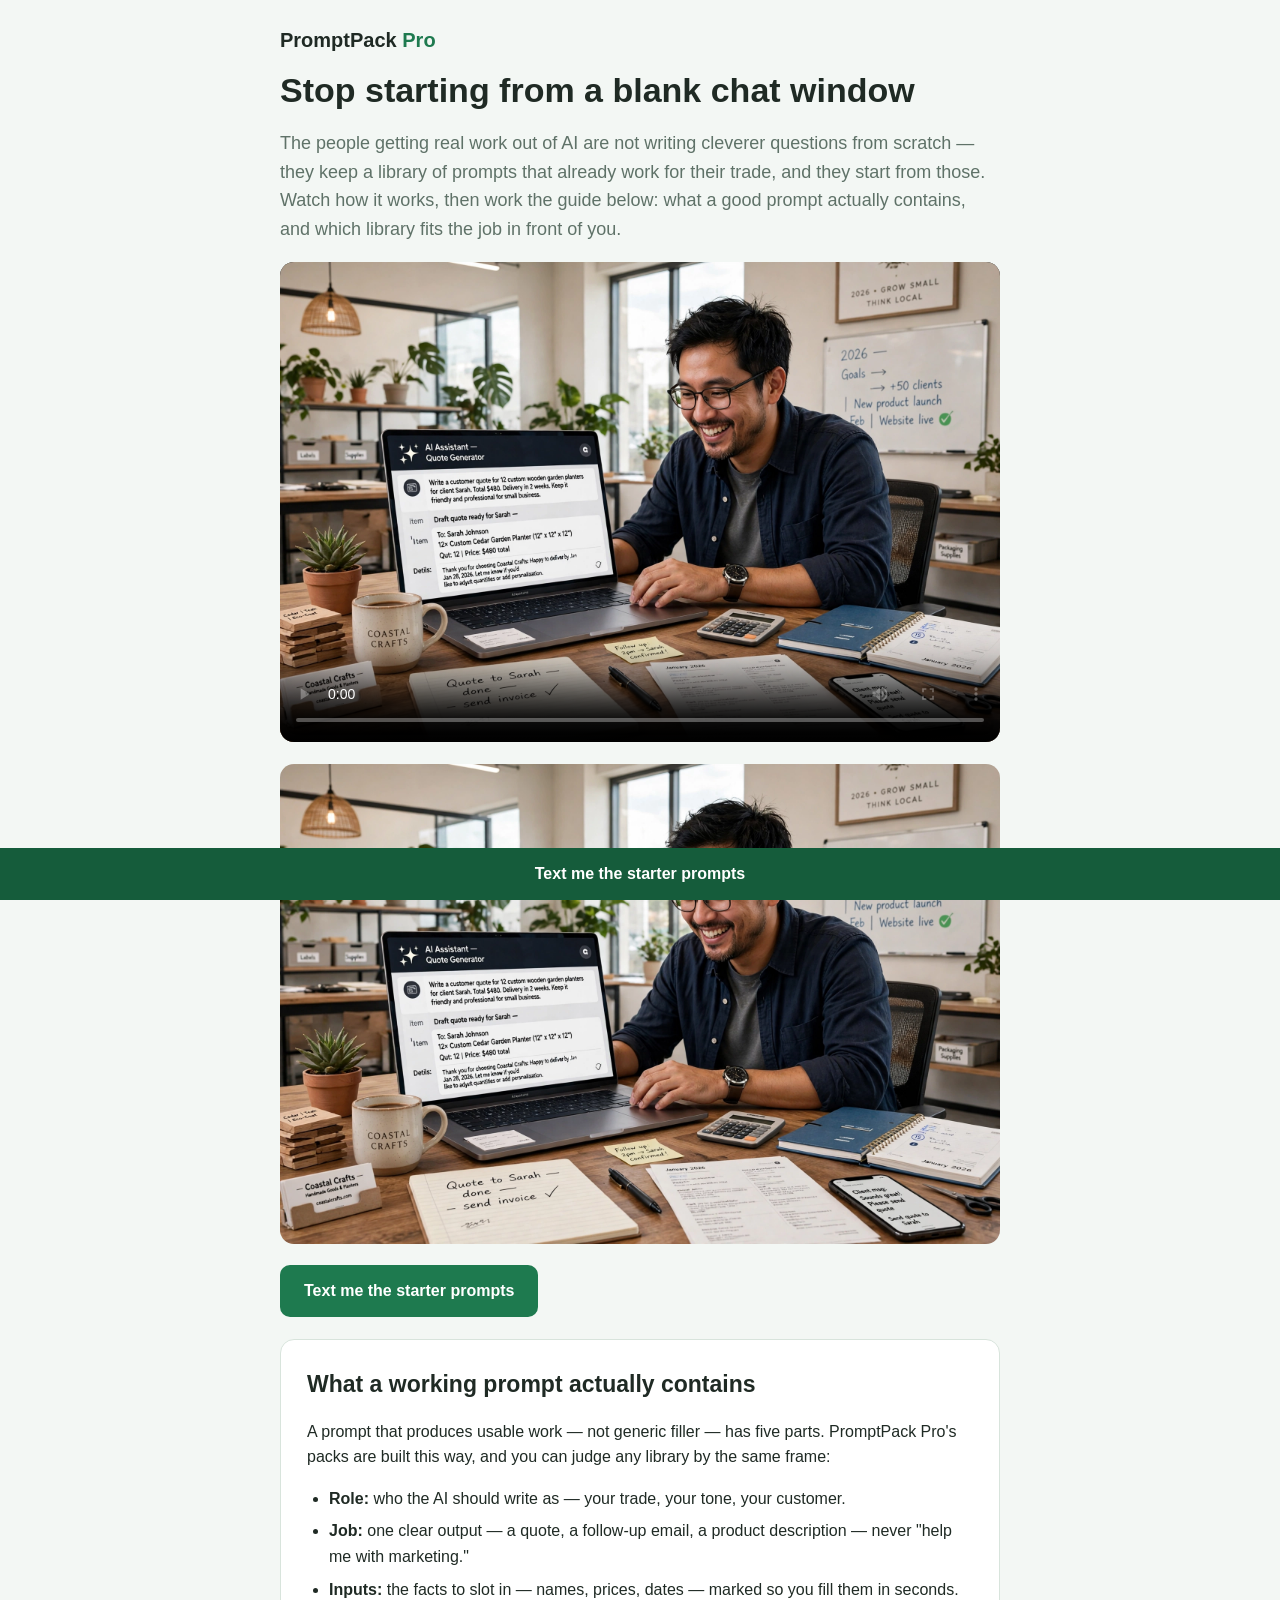
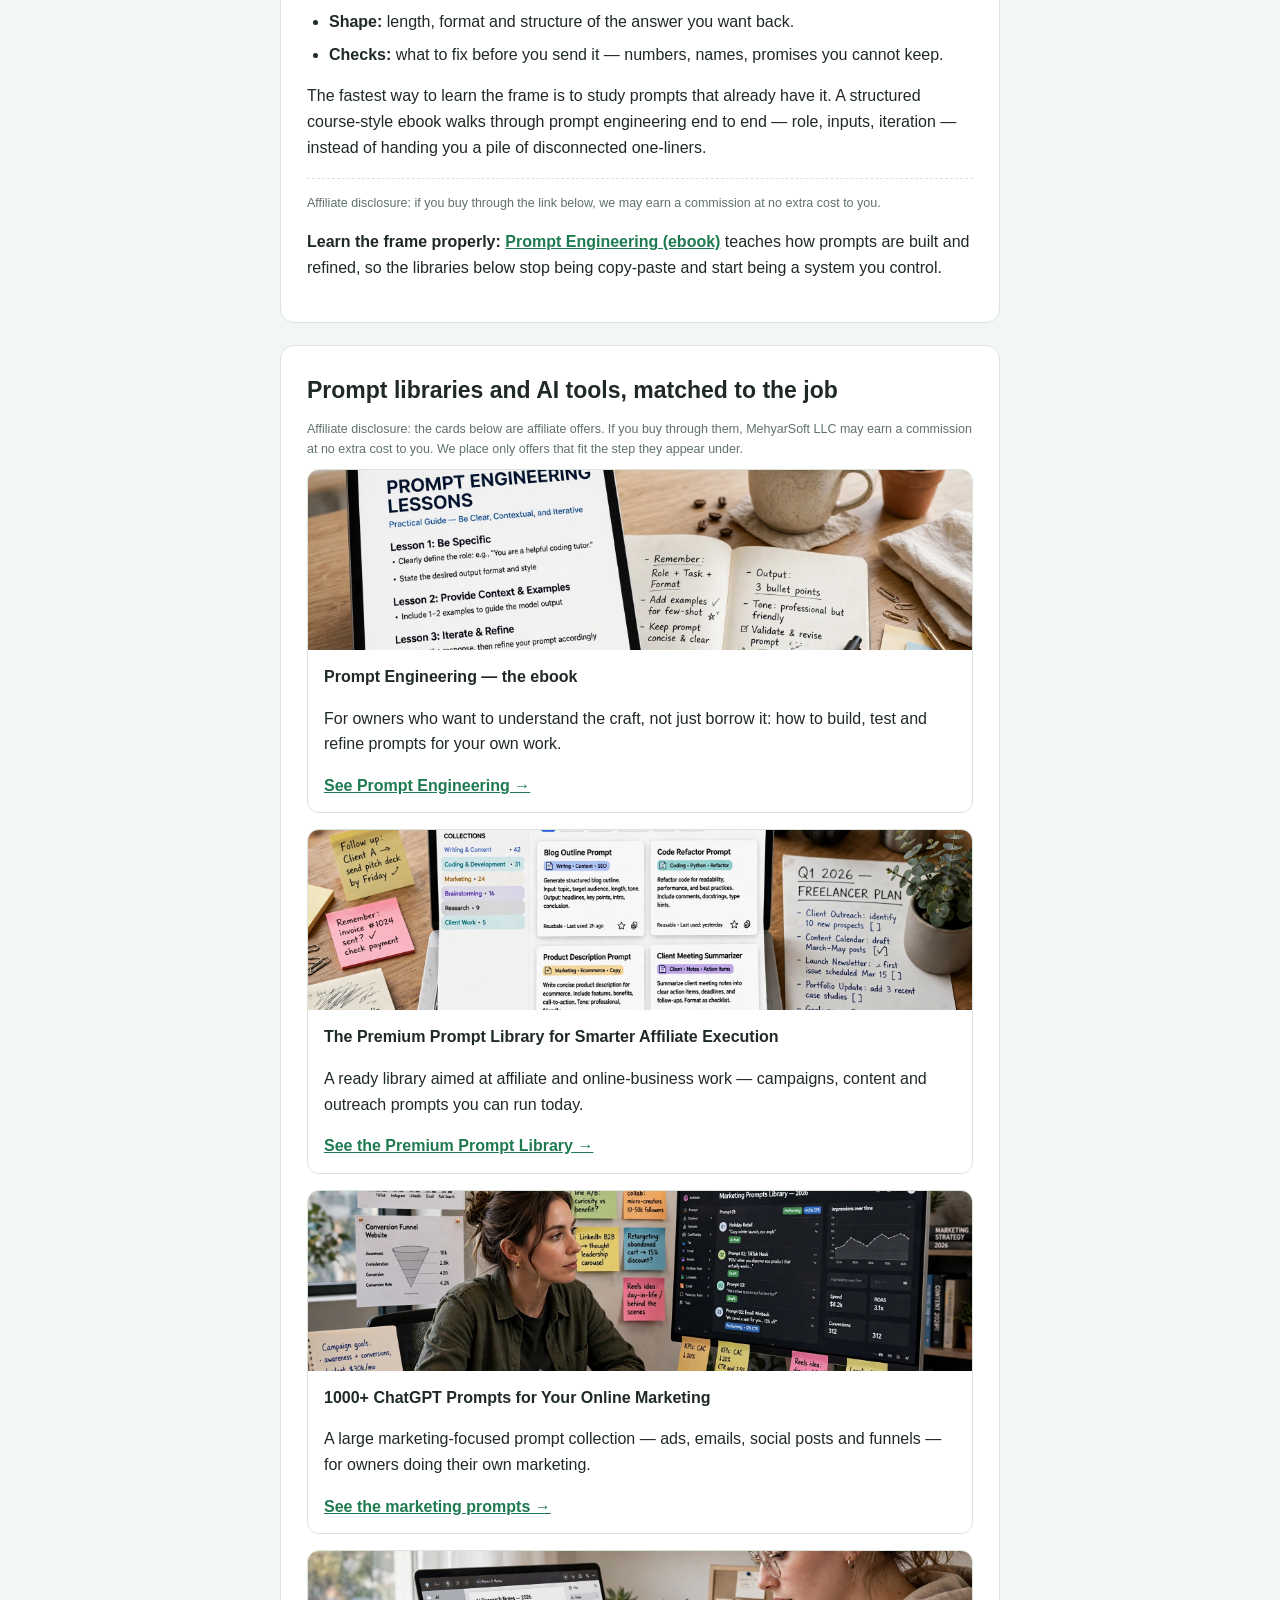
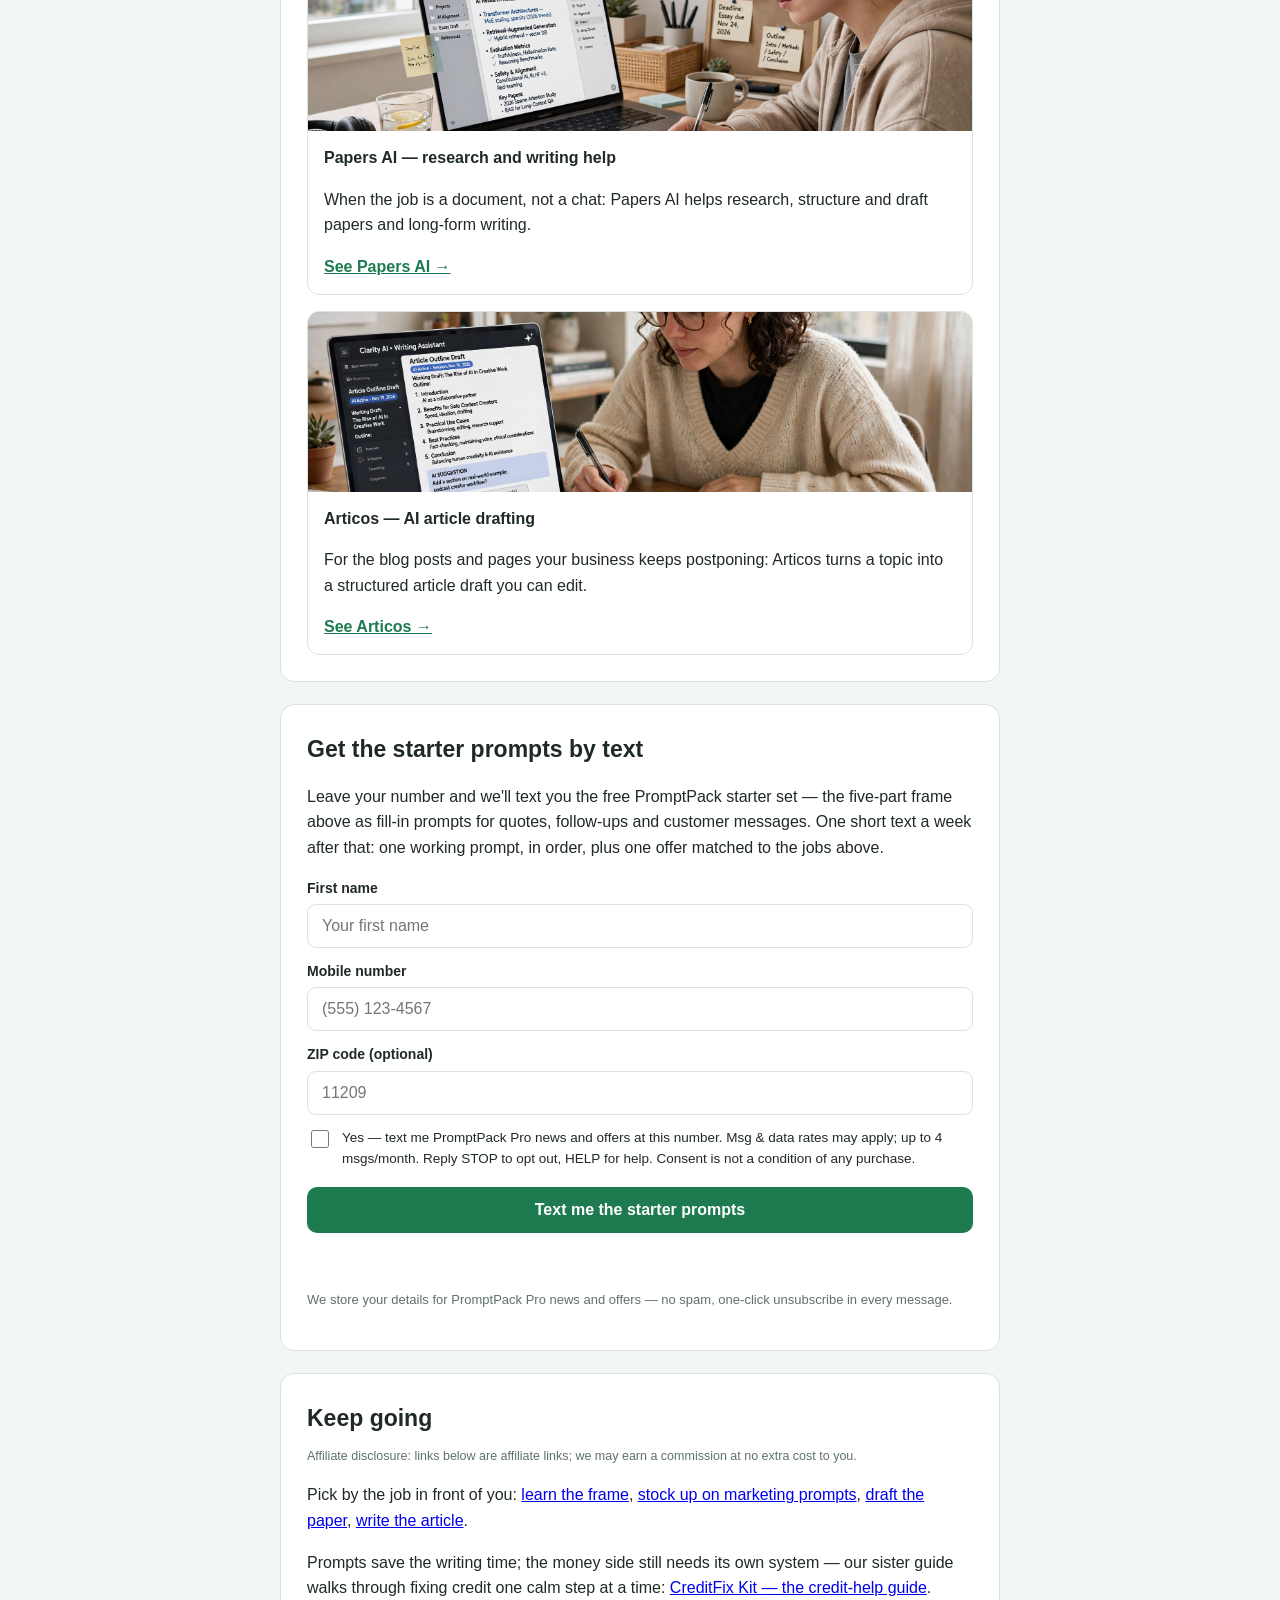
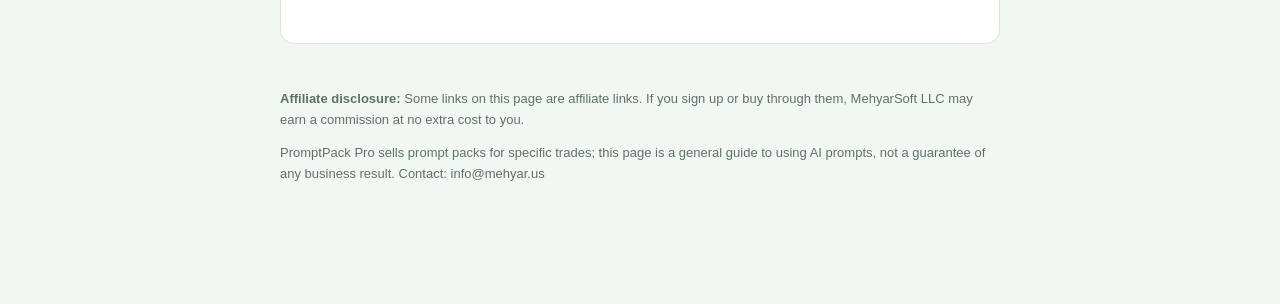
==== prompt-wins/index.html @ c1bdf7ce "LP-10 PromptPack prompt-wins funnel page: subscribe-phone endpoint (promptpack_sms_subscribers) + si" ====
<!DOCTYPE html>
<html lang="en">
<head>
<meta charset="UTF-8">
<meta name="viewport" content="width=device-width, initial-scale=1.0">
<title>AI Prompts That Do Real Work: A Starter Guide for Busy Owners | PromptPack Pro</title>
<meta name="description" content="Stop starting from a blank chat window. A practical guide to using ready-made AI prompts for quotes, follow-ups, marketing and writing — plus the prompt libraries and AI tools that fit each job.">
<meta property="og:title" content="Stop Starting From a Blank Chat Window">
<meta property="og:description" content="Ready-made prompts for quotes, follow-ups, marketing and writing — and the libraries and AI tools that make them pay off faster.">
<meta property="og:type" content="article">
<meta property="og:url" content="https://promptpack.mehyar.us/prompt-wins/">
<meta property="og:image" content="https://promptpack.mehyar.us/prompt-wins/hero.webp">
<style>
:root{--ink:#1f2a24;--muted:#5f7268;--accent:#1e7a4f;--accent-dark:#155c3b;--bg:#f3f7f4;--card:#fff;--line:#d8e4dc;--ok:#177245}
*{box-sizing:border-box}body{margin:0;font-family:-apple-system,BlinkMacSystemFont,"Segoe UI",Roboto,Helvetica,Arial,sans-serif;color:var(--ink);background:var(--bg);line-height:1.6;padding-bottom:76px}
.wrap{max-width:760px;margin:0 auto;padding:0 20px}
.brand{font-weight:800;font-size:20px;padding:24px 0 4px}.brand span{color:var(--accent)}
h1{font-size:34px;line-height:1.2;margin:10px 0 12px}.hero p{font-size:18px;color:var(--muted)}
video{width:100%;border-radius:14px;background:#000}
.hero-img{width:100%;border-radius:14px;margin-top:14px}
.cta{display:inline-block;background:var(--accent);color:#fff;text-decoration:none;font-weight:700;padding:13px 24px;border-radius:10px;margin-top:14px}
section{background:var(--card);border:1px solid var(--line);border-radius:14px;padding:26px;margin:22px 0}
h2{font-size:23px;margin:0 0 10px}ul{padding-left:22px}li{margin-bottom:7px}
.disclosure{font-size:12.5px;color:var(--muted);margin:0 0 10px}
.cards{display:grid;gap:16px}.ocard{border:1px solid var(--line);border-radius:12px;overflow:hidden}.ocard img{width:100%;height:180px;object-fit:cover;display:block}.ocard div{padding:14px 16px}.ocard a{color:var(--accent);font-weight:700}
.affiliate{border-top:1px dashed var(--line);margin-top:18px;padding-top:14px}.affiliate a{color:var(--accent);font-weight:700}
form{display:grid;gap:12px}label{font-size:14px;font-weight:600;display:block;margin-bottom:5px}
input[type=text],input[type=tel]{width:100%;padding:12px 14px;border:1px solid var(--line);border-radius:9px;font-size:16px}
.consent{display:flex;gap:10px;align-items:flex-start;font-size:13.5px;font-weight:400}.consent input{margin-top:3px;width:18px;height:18px;flex:none}
button{background:var(--accent);color:#fff;border:0;border-radius:10px;padding:14px;font-size:16px;font-weight:700;cursor:pointer}
.form-note{font-size:13px;color:var(--muted)}.form-msg{font-size:14px;min-height:20px}.form-msg.ok{color:var(--ok)}.form-msg.err{color:#b3261e}
footer{font-size:13px;color:var(--muted);padding:10px 0 30px}
.sticky{position:fixed;left:0;right:0;bottom:0;background:var(--accent-dark);text-align:center;padding:13px}.sticky a{color:#fff;font-weight:700;text-decoration:none}
.check li{list-style:none}.check ul{padding-left:4px}.check li::before{content:"☐ "}
</style>
</head>
<body>
<div class="wrap">

<!-- STEP 1 HERO -->
<div class="hero">
<div class="brand">PromptPack <span>Pro</span></div>
<h1>Stop starting from a blank chat window</h1>
<p>The people getting real work out of AI are not writing cleverer questions from scratch — they keep a library of prompts that already work for their trade, and they start from those. Watch how it works, then work the guide below: what a good prompt actually contains, and which library fits the job in front of you.</p>
<video controls preload="metadata" poster="hero.webp" src="https://cdn.mehyar.us/promptpack/prompt-wins.mp4"></video>
<img class="hero-img" src="hero.webp" alt="A small business owner at a tidy desk using AI prompts on a laptop to write a customer quote quickly">
<br><a class="cta" href="#text-signup">Text me the starter prompts</a>
</div>

<!-- STEP 2 VALUE + WOVEN OFFER -->
<section>
<h2>What a working prompt actually contains</h2>
<p>A prompt that produces usable work — not generic filler — has five parts. PromptPack Pro's packs are built this way, and you can judge any library by the same frame:</p>
<ul>
<li><b>Role:</b> who the AI should write as — your trade, your tone, your customer.</li>
<li><b>Job:</b> one clear output — a quote, a follow-up email, a product description — never "help me with marketing."</li>
<li><b>Inputs:</b> the facts to slot in — names, prices, dates — marked so you fill them in seconds.</li>
<li><b>Shape:</b> length, format and structure of the answer you want back.</li>
<li><b>Checks:</b> what to fix before you send it — numbers, names, promises you cannot keep.</li>
</ul>
<p>The fastest way to learn the frame is to study prompts that already have it. A structured course-style ebook walks through prompt engineering end to end — role, inputs, iteration — instead of handing you a pile of disconnected one-liners.</p>
<div class="affiliate">
<p class="disclosure">Affiliate disclosure: if you buy through the link below, we may earn a commission at no extra cost to you.</p>
<p><b>Learn the frame properly:</b> <a href="https://go.mehyar.us/9cced87e0729" rel="sponsored" target="_blank">Prompt Engineering (ebook)</a> teaches how prompts are built and refined, so the libraries below stop being copy-paste and start being a system you control.</p>
</div>
</section>

<!-- STEP 3 OFFER CARDS -->
<section>
<h2>Prompt libraries and AI tools, matched to the job</h2>
<p class="disclosure">Affiliate disclosure: the cards below are affiliate offers. If you buy through them, MehyarSoft LLC may earn a commission at no extra cost to you. We place only offers that fit the step they appear under.</p>
<div class="cards">
<div class="ocard"><img src="card-prompt-engineering.webp" alt="An open ebook on a tablet about prompt engineering beside a notebook and coffee"><div><b>Prompt Engineering — the ebook</b><p>For owners who want to understand the craft, not just borrow it: how to build, test and refine prompts for your own work.</p><a href="https://go.mehyar.us/9cced87e0729" rel="sponsored" target="_blank">See Prompt Engineering →</a></div></div>
<div class="ocard"><img src="card-premium-library.webp" alt="A freelancer's laptop showing a neatly organized library of reusable AI prompts"><div><b>The Premium Prompt Library for Smarter Affiliate Execution</b><p>A ready library aimed at affiliate and online-business work — campaigns, content and outreach prompts you can run today.</p><a href="https://go.mehyar.us/4b6cd4fb2d17" rel="sponsored" target="_blank">See the Premium Prompt Library →</a></div></div>
<div class="ocard"><img src="card-marketing-prompts.webp" alt="A marketer reviewing marketing prompt ideas on a large monitor"><div><b>1000+ ChatGPT Prompts for Your Online Marketing</b><p>A large marketing-focused prompt collection — ads, emails, social posts and funnels — for owners doing their own marketing.</p><a href="https://go.mehyar.us/71cfa55f2e22" rel="sponsored" target="_blank">See the marketing prompts →</a></div></div>
<div class="ocard"><img src="card-papers-ai.webp" alt="A student writing an essay at a laptop with AI research notes organized on screen"><div><b>Papers AI — research and writing help</b><p>When the job is a document, not a chat: Papers AI helps research, structure and draft papers and long-form writing.</p><a href="https://go.mehyar.us/efdd4642bb80" rel="sponsored" target="_blank">See Papers AI →</a></div></div>
<div class="ocard"><img src="card-articos.webp" alt="A content creator drafting an article outline with an AI writing assistant"><div><b>Articos — AI article drafting</b><p>For the blog posts and pages your business keeps postponing: Articos turns a topic into a structured article draft you can edit.</p><a href="https://go.mehyar.us/5a6c50340d62" rel="sponsored" target="_blank">See Articos →</a></div></div>
</div>
</section>

<!-- STEP 4 SIGNUP -->
<section id="text-signup">
<h2>Get the starter prompts by text</h2>
<p>Leave your number and we'll text you the free PromptPack starter set — the five-part frame above as fill-in prompts for quotes, follow-ups and customer messages. One short text a week after that: one working prompt, in order, plus one offer matched to the jobs above.</p>
<form id="sms-form" novalidate>
<div><label for="f-name">First name</label><input type="text" id="f-name" name="first_name" autocomplete="given-name" placeholder="Your first name"></div>
<div><label for="f-phone">Mobile number</label><input type="tel" id="f-phone" name="phone" autocomplete="tel" placeholder="(555) 123-4567" required></div>
<div><label for="f-zip">ZIP code (optional)</label><input type="text" id="f-zip" name="zip" autocomplete="postal-code" inputmode="numeric" placeholder="11209"></div>
<label class="consent" for="f-consent"><input type="checkbox" id="f-consent" name="sms_consent" value="true"><span>Yes — text me PromptPack Pro news and offers at this number. Msg &amp; data rates may apply; up to 4 msgs/month. Reply STOP to opt out, HELP for help. Consent is not a condition of any purchase.</span></label>
<button type="submit">Text me the starter prompts</button>
<div class="form-msg" id="form-msg" role="status"></div>
<p class="form-note">We store your details for PromptPack Pro news and offers — no spam, one-click unsubscribe in every message.</p>
</form>
</section>

<!-- STEP 5 MORE / EXIT -->
<section>
<h2>Keep going</h2>
<p class="disclosure">Affiliate disclosure: links below are affiliate links; we may earn a commission at no extra cost to you.</p>
<p>Pick by the job in front of you: <a href="https://go.mehyar.us/9cced87e0729" rel="sponsored" target="_blank">learn the frame</a>, <a href="https://go.mehyar.us/71cfa55f2e22" rel="sponsored" target="_blank">stock up on marketing prompts</a>, <a href="https://go.mehyar.us/efdd4642bb80" rel="sponsored" target="_blank">draft the paper</a>, <a href="https://go.mehyar.us/5a6c50340d62" rel="sponsored" target="_blank">write the article</a>.</p>
<p>Prompts save the writing time; the money side still needs its own system — our sister guide walks through fixing credit one calm step at a time: <a href="https://creditfixkit.mehyar.us/credit-help/">CreditFix Kit — the credit-help guide</a>.</p>
</section>

<footer>
<p><b>Affiliate disclosure:</b> Some links on this page are affiliate links. If you sign up or buy through them, MehyarSoft LLC may earn a commission at no extra cost to you.</p>
<p>PromptPack Pro sells prompt packs for specific trades; this page is a general guide to using AI prompts, not a guarantee of any business result. Contact: info@mehyar.us</p>
</footer>
</div>
<div class="sticky"><a href="#text-signup">Text me the starter prompts</a></div>
<script>
document.getElementById('sms-form').addEventListener('submit', async function(e){e.preventDefault();var msg=document.getElementById('form-msg');var phone=document.getElementById('f-phone').value.trim();var consent=document.getElementById('f-consent').checked;msg.className='form-msg';if(!phone){msg.classList.add('err');msg.textContent='Please enter your mobile number.';return;}if(!consent){msg.classList.add('err');msg.textContent='Please tick the consent box so we are allowed to text you.';return;}var payload={phone:phone,first_name:document.getElementById('f-name').value.trim(),zip:document.getElementById('f-zip').value.trim(),sms_consent:true,source:'prompt-wins',consent_version:'fleet-sms-v1-2026-11-21'};try{var res=await fetch('https://promptpack.mehyar.us/api/subscribe-phone',{method:'POST',headers:{'Content-Type':'application/json'},body:JSON.stringify(payload)});var data=await res.json();if(data&&data.ok){msg.classList.add('ok');msg.textContent='You are in — watch for a confirmation text. Reply STOP anytime to end.';e.target.reset();}else{msg.classList.add('err');msg.textContent='Something went wrong: '+((data&&data.error)||'please try again.');}}catch(err){msg.classList.add('err');msg.textContent='Could not reach the signup service — please try again in a moment.';}});
</script>
</body>
</html>
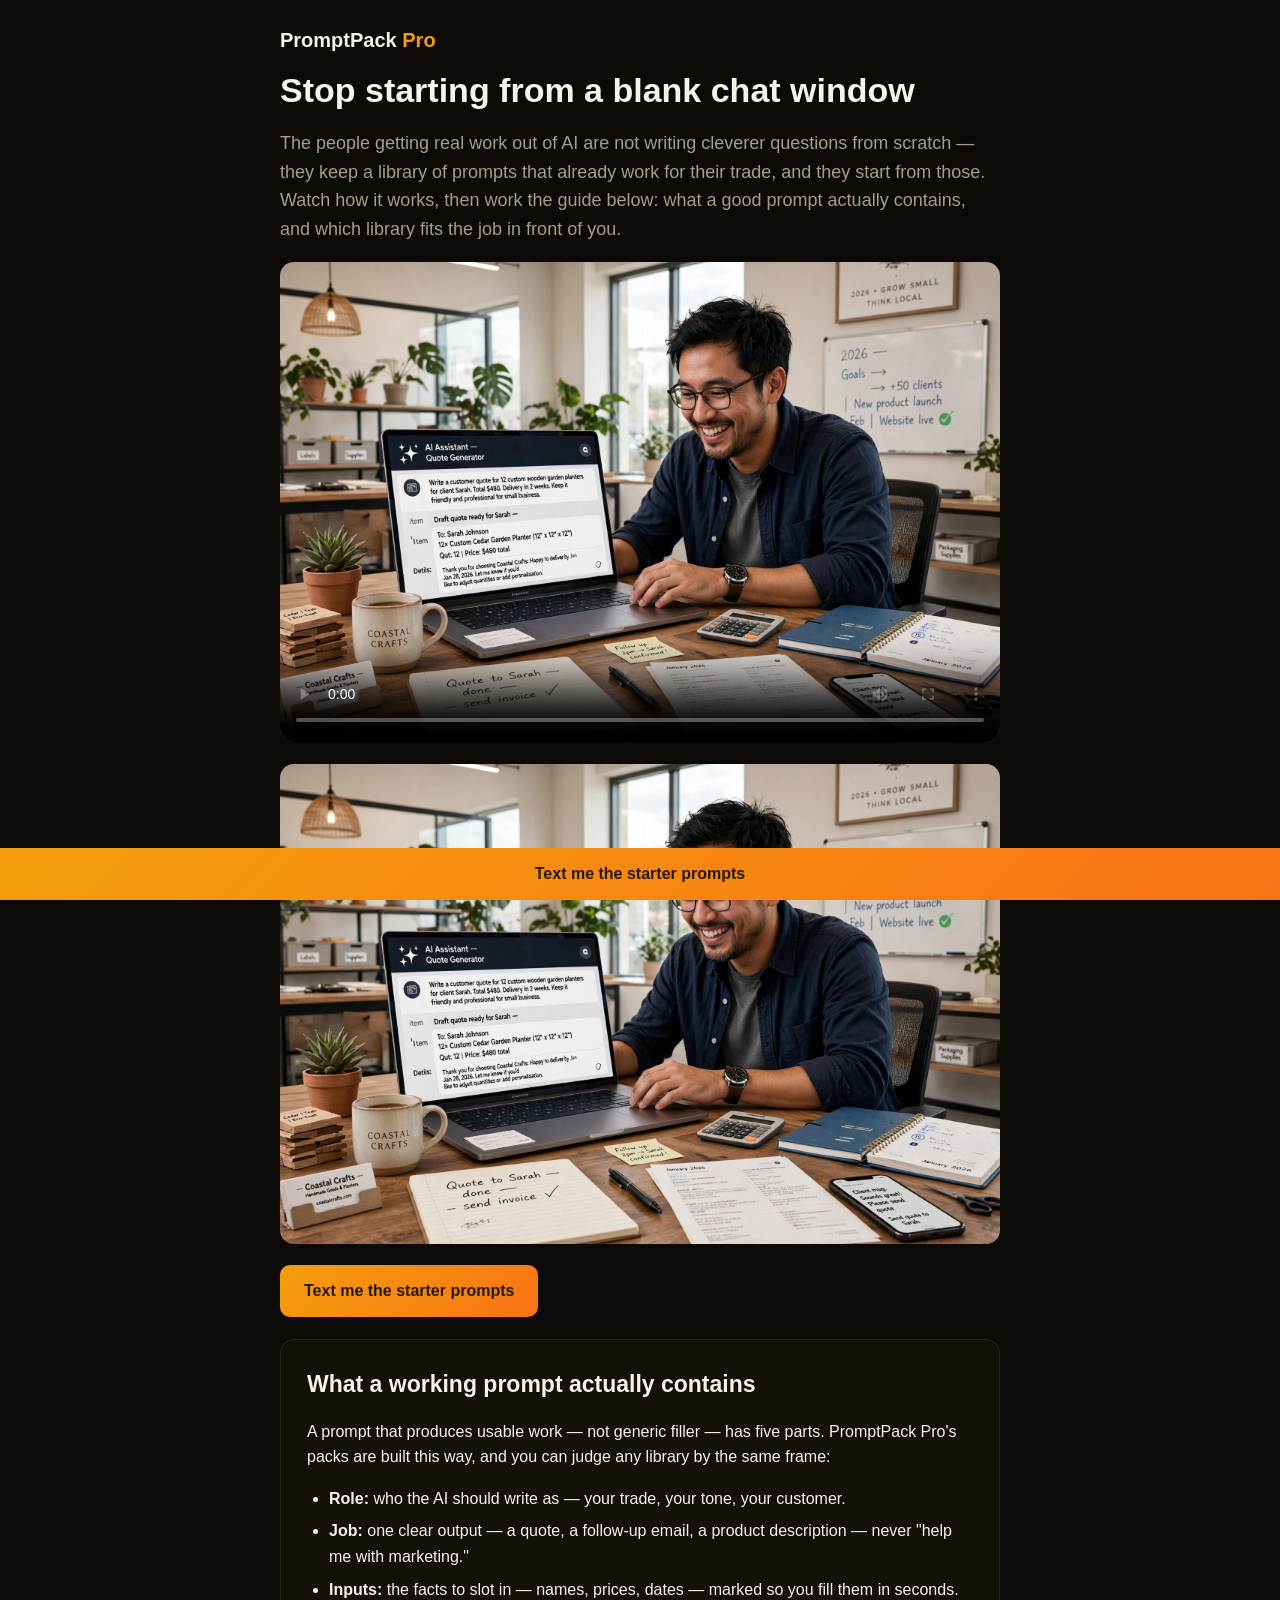
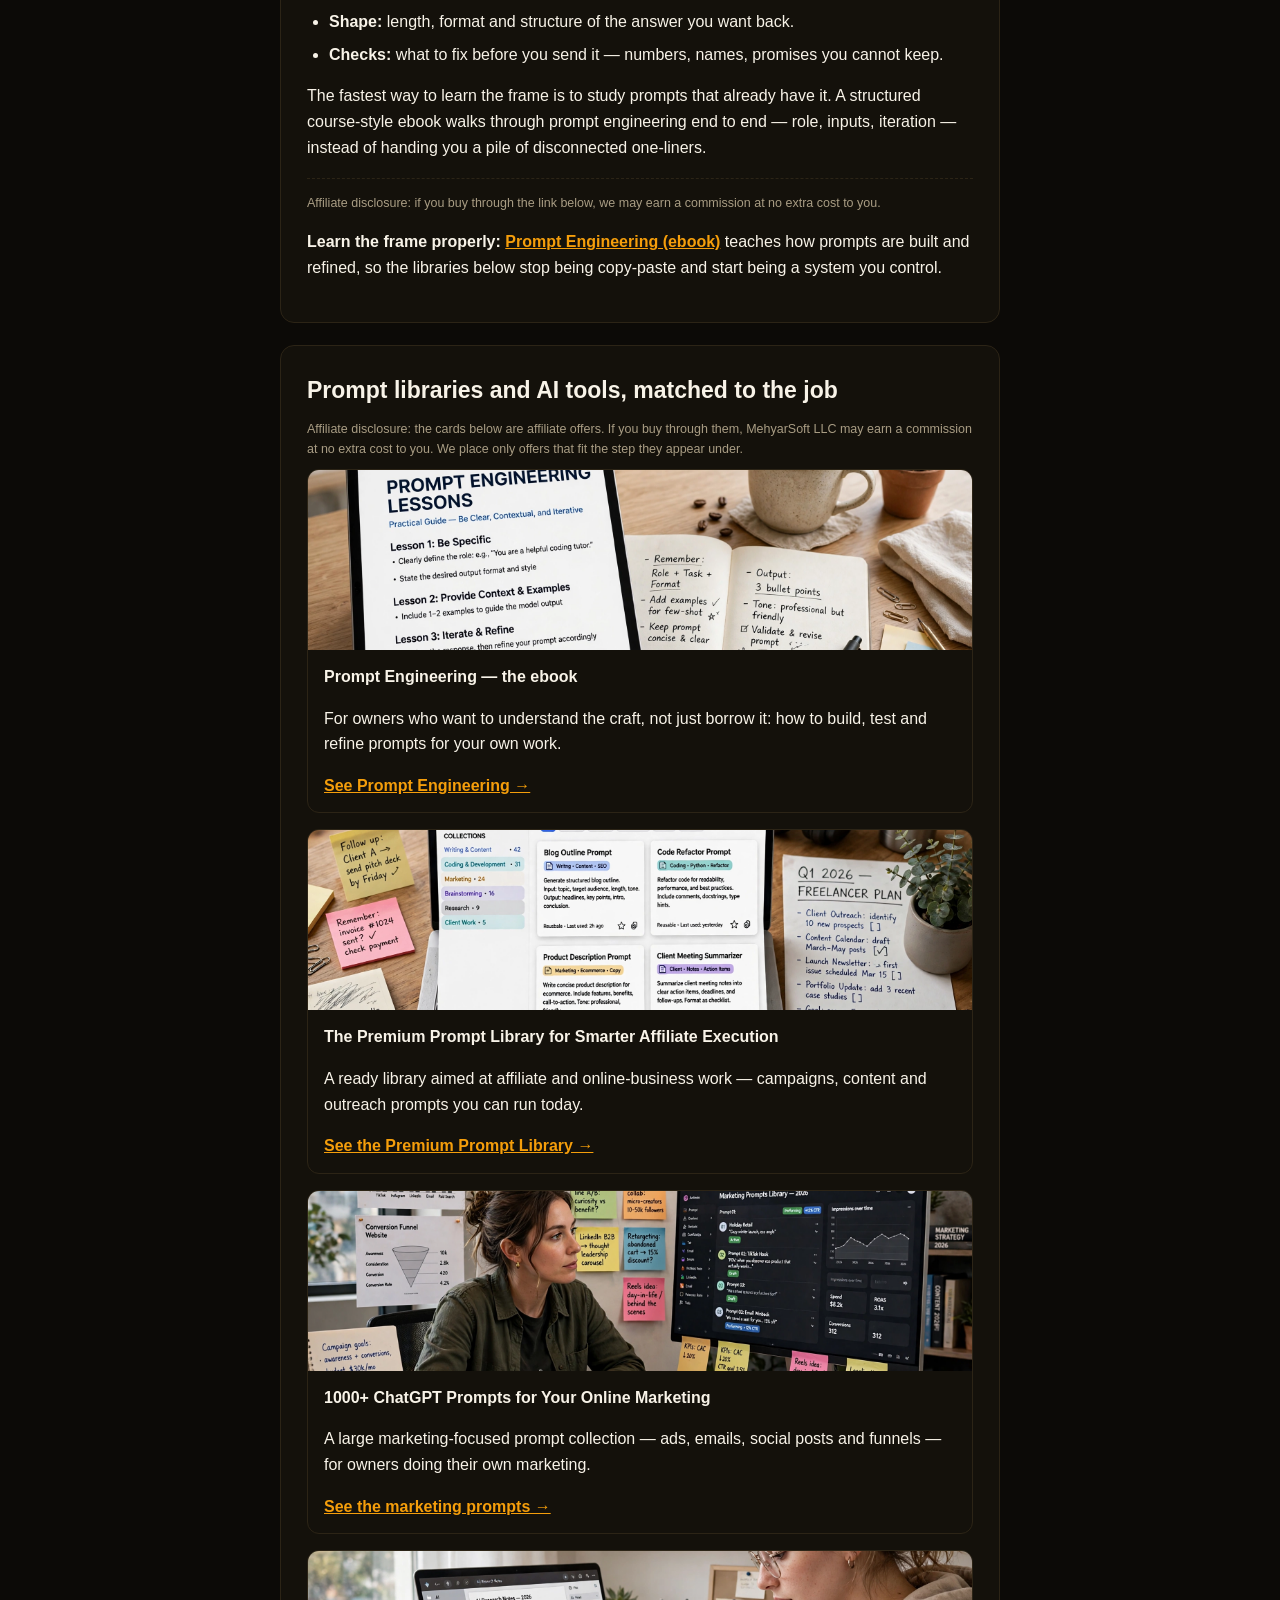
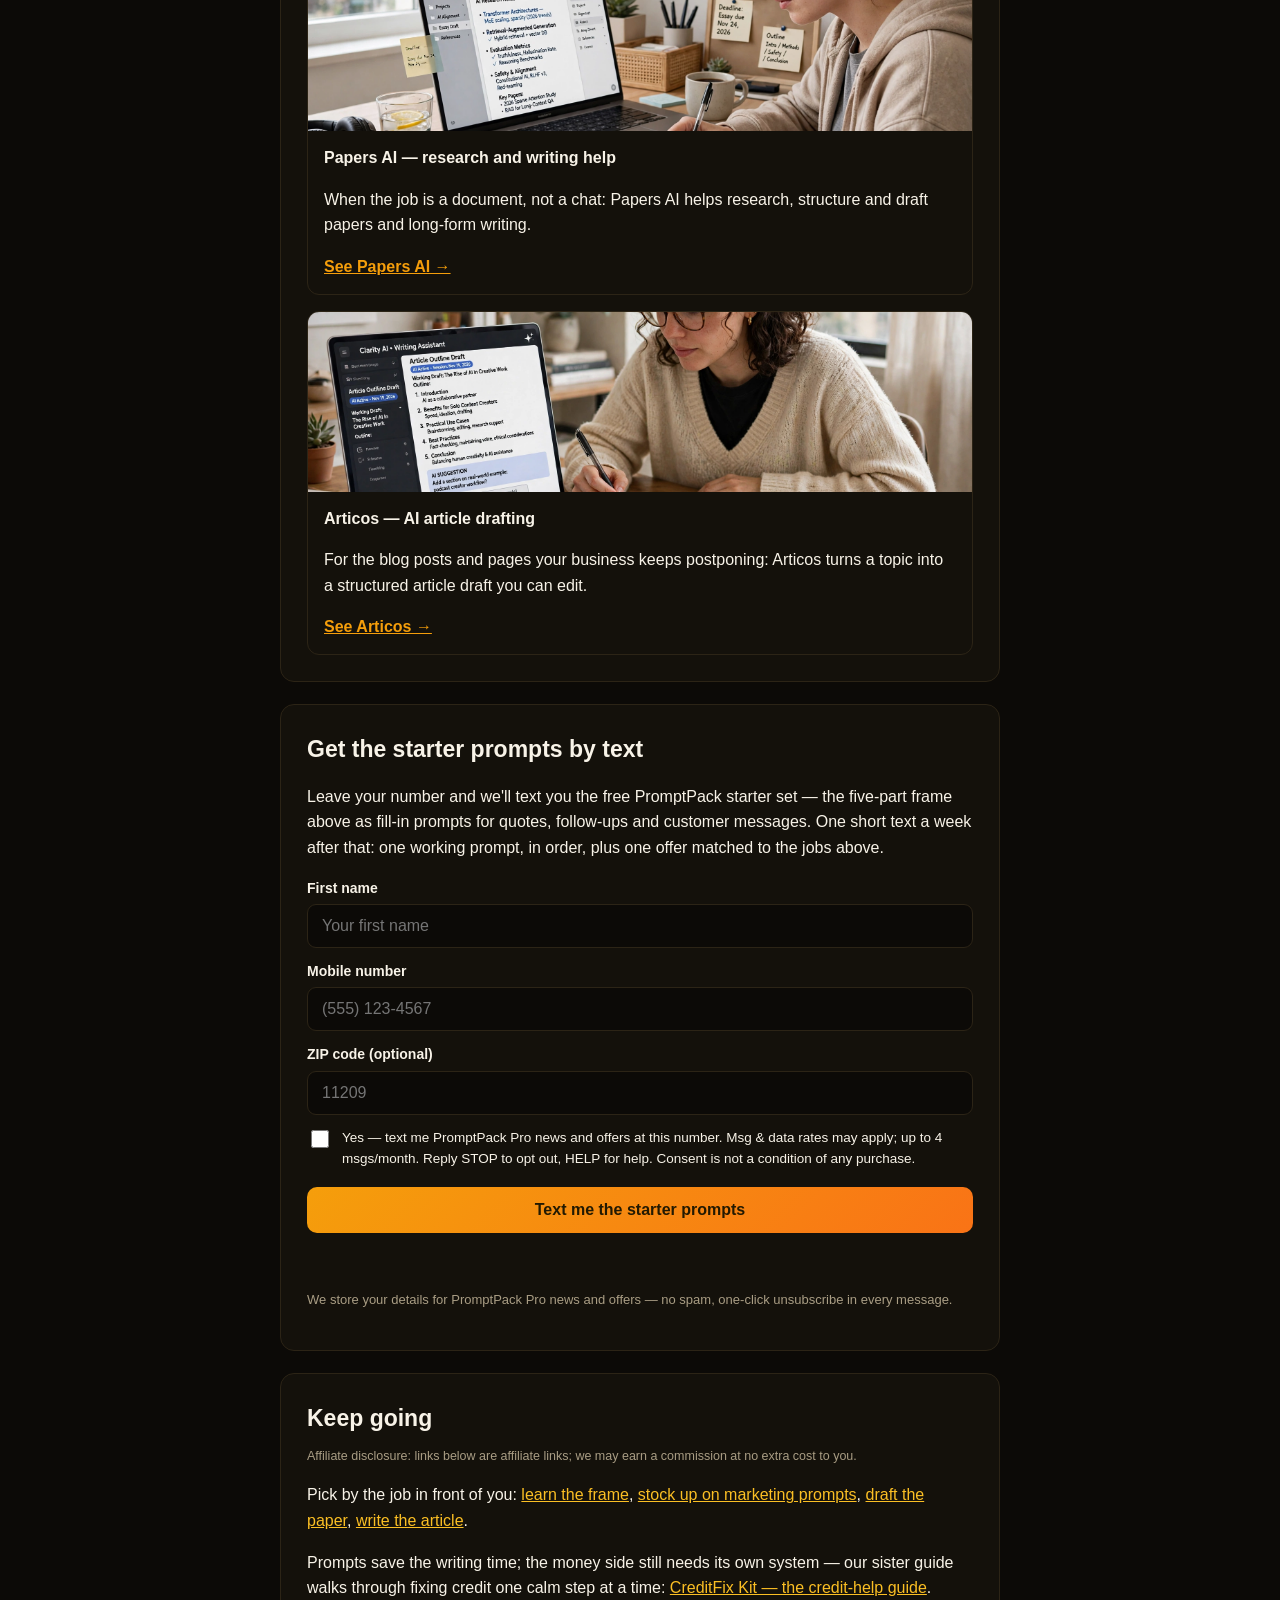
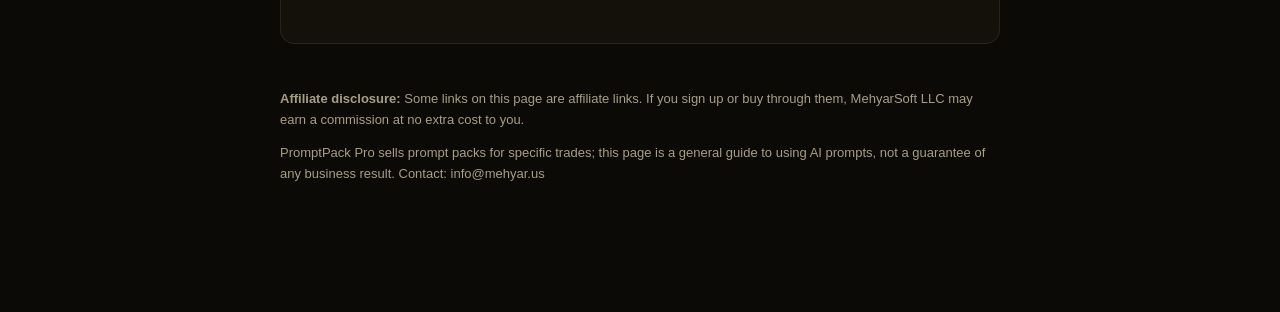
==== commit 80195776: "prompt-wins: restyle to the PromptPack host theme (dark amber gradient) + 84px sticky-bar clearance " ====
--- a/prompt-wins/index.html
+++ b/prompt-wins/index.html
@@ -12,7 +12,7 @@
 <meta property="og:image" content="https://promptpack.mehyar.us/prompt-wins/hero.webp">
 <style>
 :root{--ink:#1f2a24;--muted:#5f7268;--accent:#1e7a4f;--accent-dark:#155c3b;--bg:#f3f7f4;--card:#fff;--line:#d8e4dc;--ok:#177245}
-*{box-sizing:border-box}body{margin:0;font-family:-apple-system,BlinkMacSystemFont,"Segoe UI",Roboto,Helvetica,Arial,sans-serif;color:var(--ink);background:var(--bg);line-height:1.6;padding-bottom:76px}
+*{box-sizing:border-box}body{margin:0;font-family:-apple-system,BlinkMacSystemFont,"Segoe UI",Roboto,Helvetica,Arial,sans-serif;color:var(--ink);background:var(--bg);line-height:1.6;padding-bottom:84px}
 .wrap{max-width:760px;margin:0 auto;padding:0 20px}
 .brand{font-weight:800;font-size:20px;padding:24px 0 4px}.brand span{color:var(--accent)}
 h1{font-size:34px;line-height:1.2;margin:10px 0 12px}.hero p{font-size:18px;color:var(--muted)}
@@ -32,6 +32,15 @@
 footer{font-size:13px;color:var(--muted);padding:10px 0 30px}
 .sticky{position:fixed;left:0;right:0;bottom:0;background:var(--accent-dark);text-align:center;padding:13px}.sticky a{color:#fff;font-weight:700;text-decoration:none}
 .check li{list-style:none}.check ul{padding-left:4px}.check li::before{content:"☐ "}
+
+/* HOST THEME — matched to the host product's own theme (Mayor's theme-matching ruling, 2026-11-22) */
+:root{--ink:#f8f3e8;--muted:#a99d84;--accent:#f59e0b;--accent-dark:#92400e;--bg:#0c0a07;--card:#14110b;--line:#2c2416;--ok:#34d399}
+a{color:#fbbf24}
+.cta,button{background:linear-gradient(135deg,#f59e0b,#f97316);color:#231a02}
+input[type=text],input[type=tel]{background:#0c0a07;color:var(--ink)}
+.form-msg.err{color:#fb7185}
+.sticky{background:linear-gradient(135deg,#f59e0b,#f97316)}
+.sticky a{color:#231a02}
 </style>
 </head>
 <body>
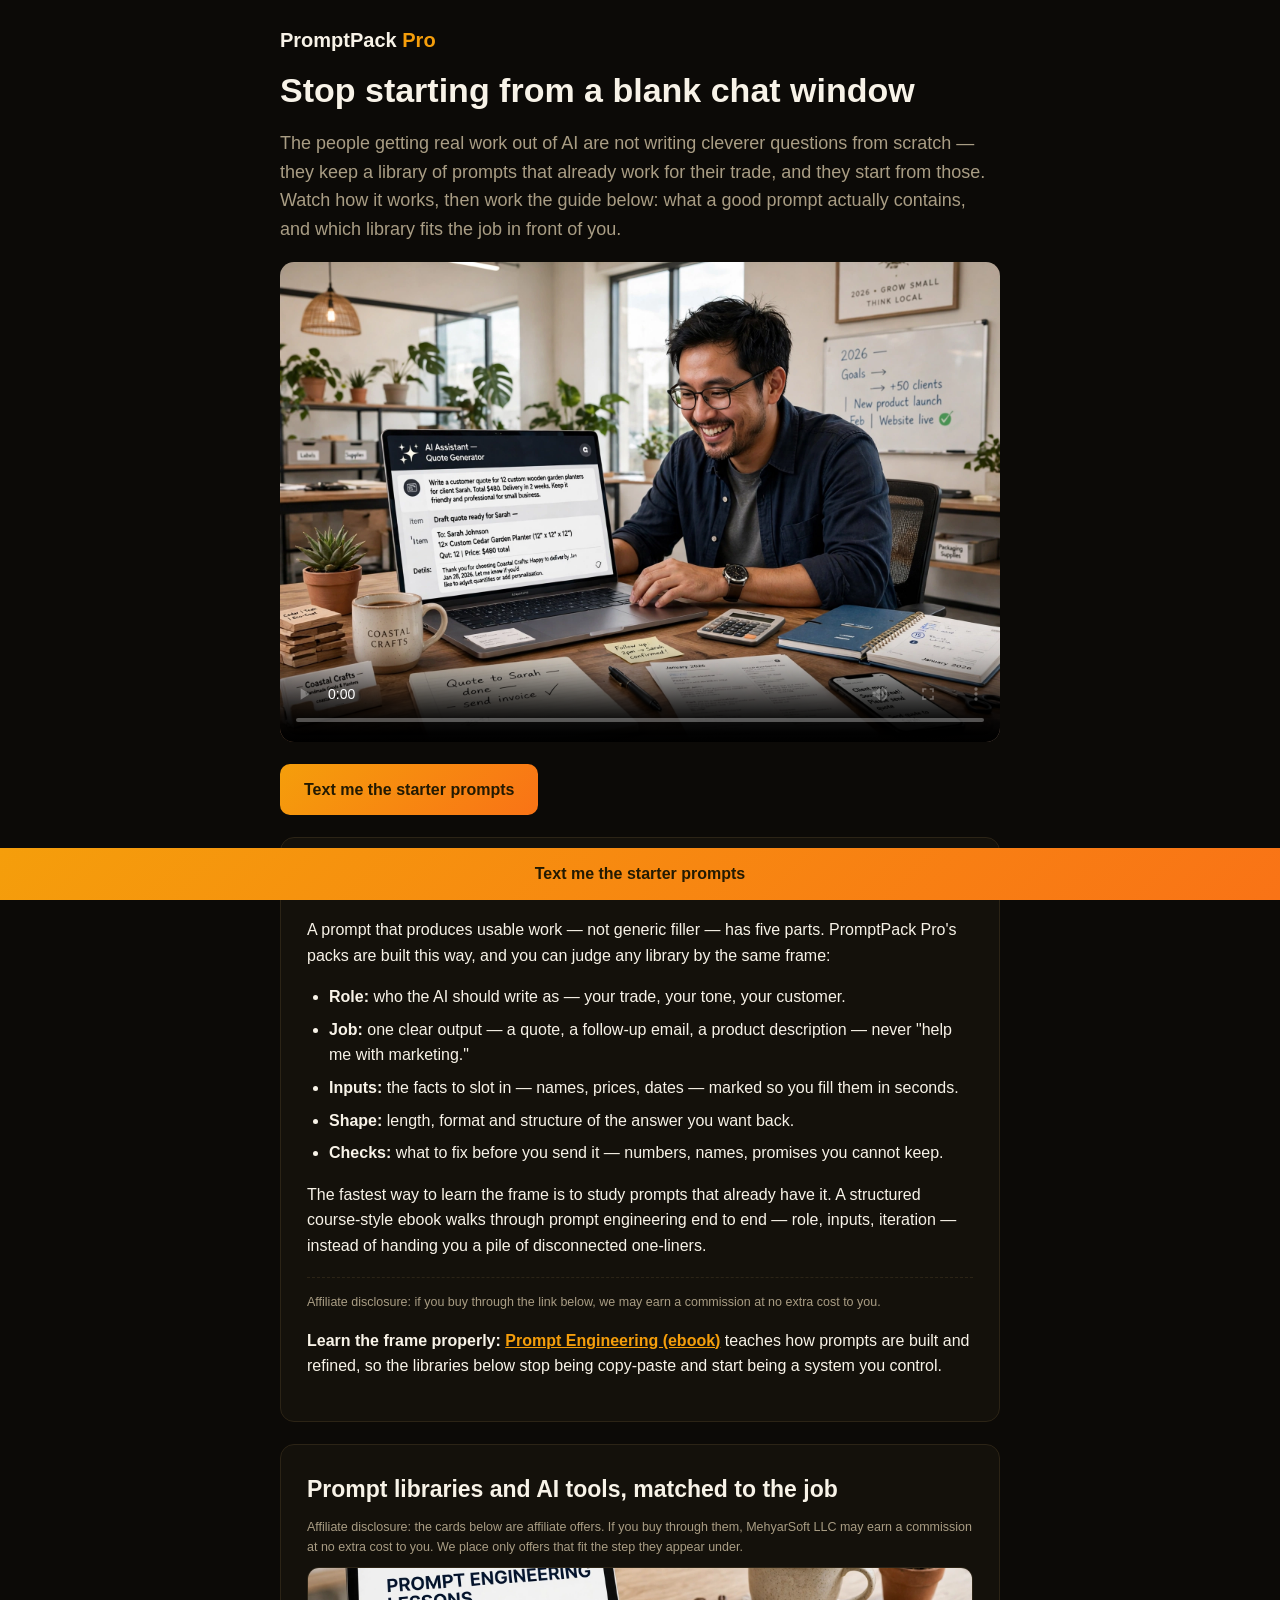
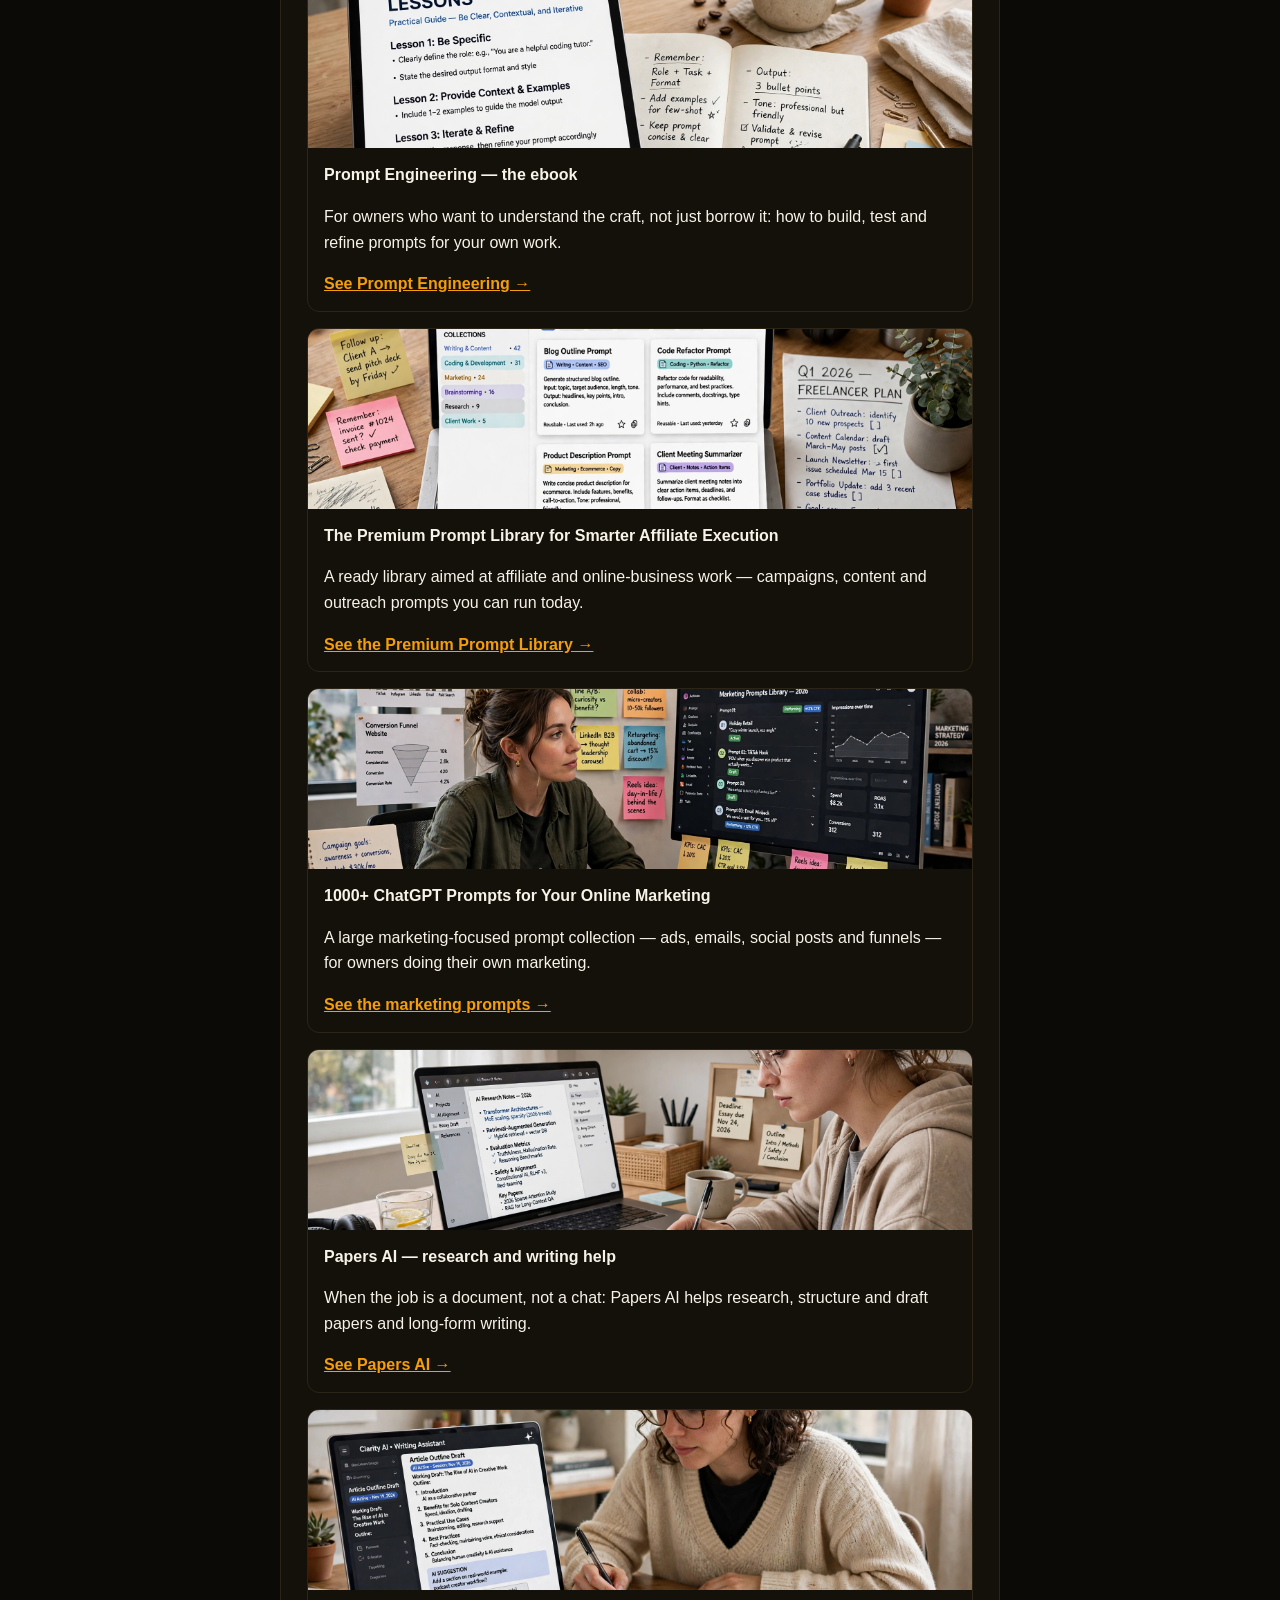
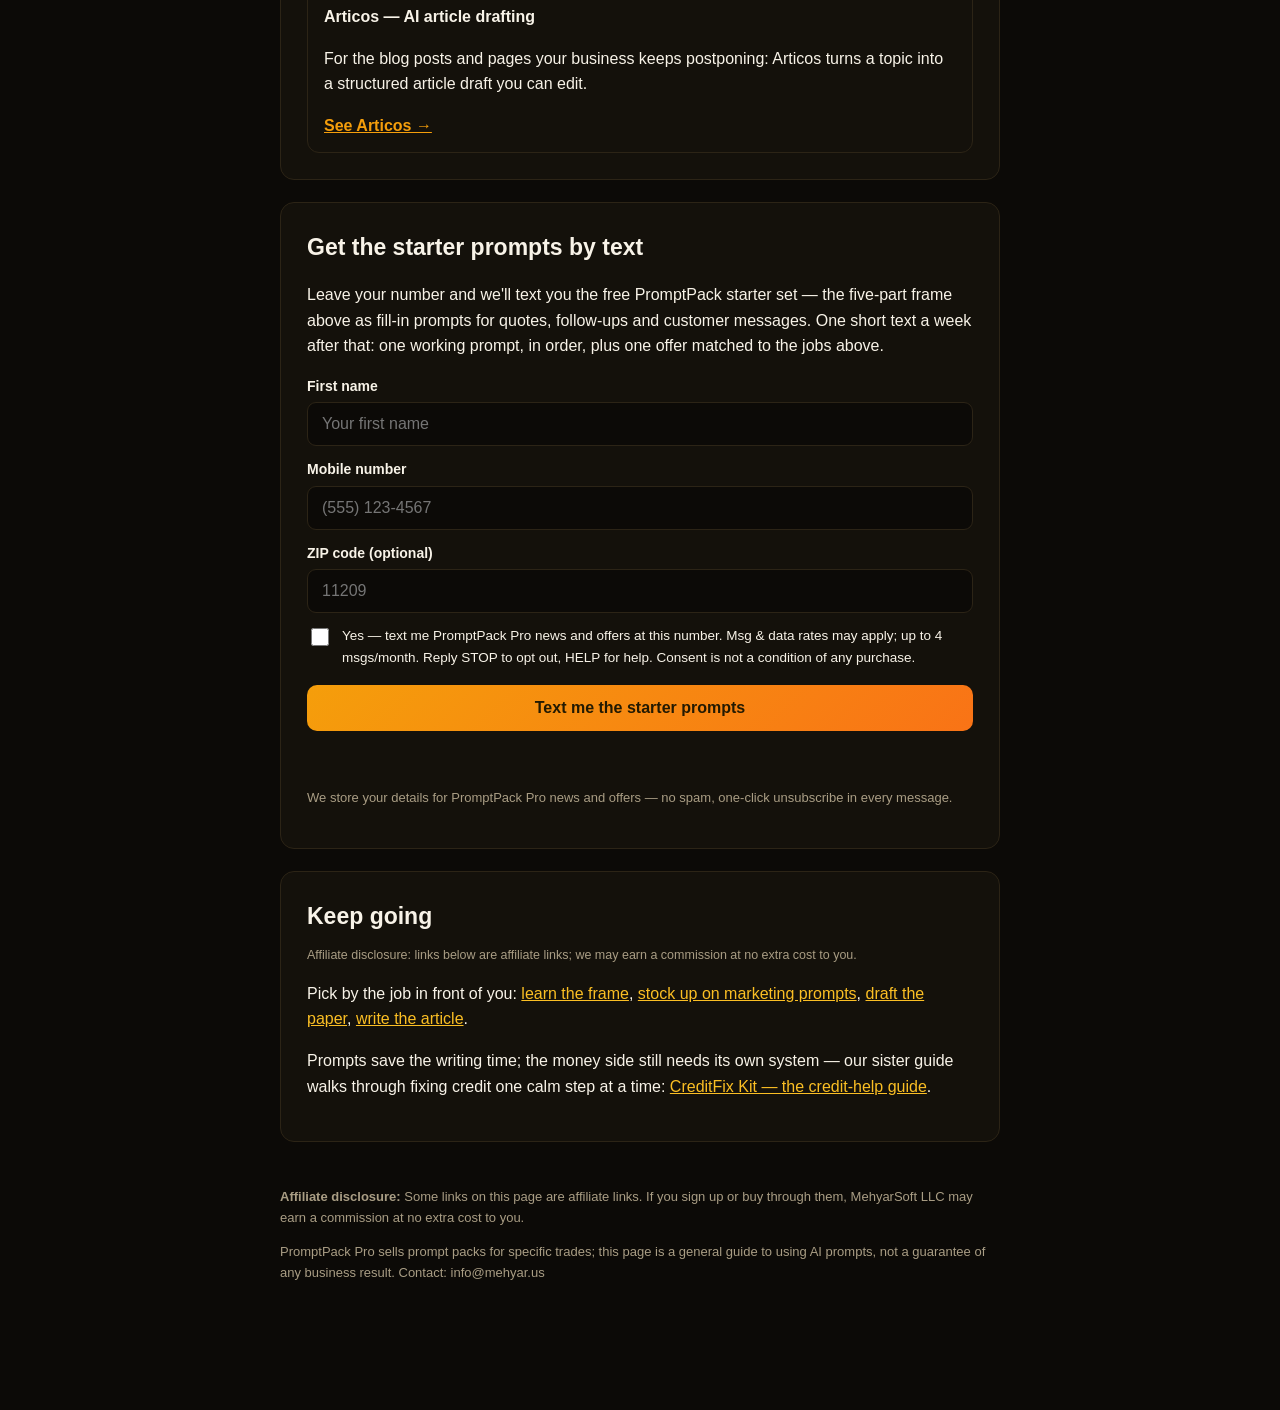
==== commit 5812f890: "Hero cleanup (Mayor order via Affiliate): remove duplicated hero-img element. Product Chief 2026-11-" ====
--- a/prompt-wins/index.html
+++ b/prompt-wins/index.html
@@ -52,7 +52,6 @@
 <h1>Stop starting from a blank chat window</h1>
 <p>The people getting real work out of AI are not writing cleverer questions from scratch — they keep a library of prompts that already work for their trade, and they start from those. Watch how it works, then work the guide below: what a good prompt actually contains, and which library fits the job in front of you.</p>
 <video controls preload="metadata" poster="hero.webp" src="https://cdn.mehyar.us/promptpack/prompt-wins.mp4"></video>
-<img class="hero-img" src="hero.webp" alt="A small business owner at a tidy desk using AI prompts on a laptop to write a customer quote quickly">
 <br><a class="cta" href="#text-signup">Text me the starter prompts</a>
 </div>
 
